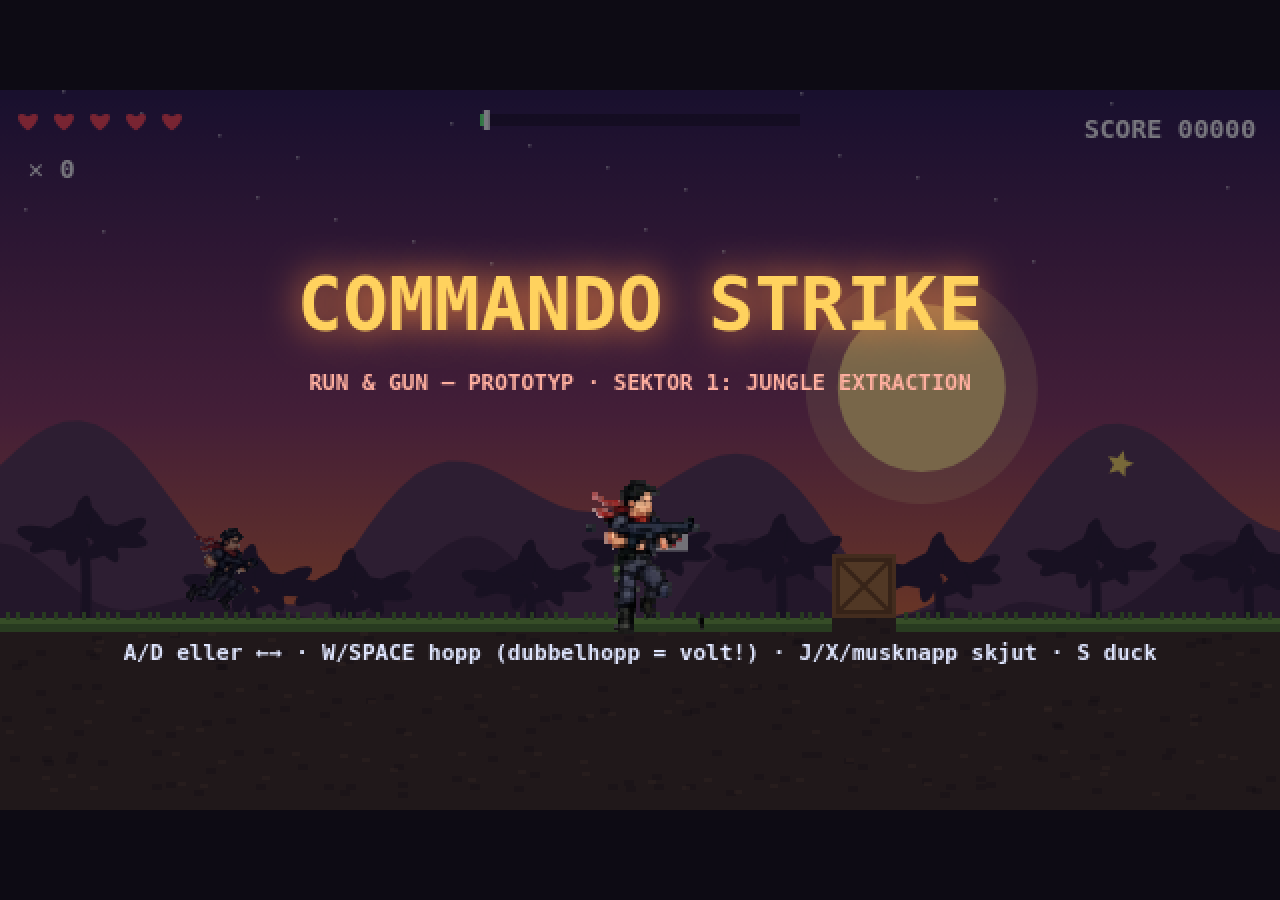
==== rungun/index.html @ fb9874e8 "Add Commando Strike — run & gun one-level prototype Playable HTML5 canvas prototype built around the" ====
<!DOCTYPE html>
<html lang="sv">
<head>
<meta charset="UTF-8">
<meta name="viewport" content="width=device-width, initial-scale=1.0, maximum-scale=1.0, user-scalable=no">
<title>Commando Strike — Run &amp; Gun Prototype</title>
<style>
  html, body {
    margin: 0; padding: 0;
    background: #0d0b14;
    height: 100%;
    overflow: hidden;
    touch-action: none;
    -webkit-user-select: none; user-select: none;
  }
  #wrap {
    position: fixed; inset: 0;
    display: flex; align-items: center; justify-content: center;
  }
  canvas {
    image-rendering: pixelated;
    image-rendering: crisp-edges;
    max-width: 100vw; max-height: 100vh;
    aspect-ratio: 16 / 9;
    width: 100%;
  }
</style>
</head>
<body>
<div id="wrap"><canvas id="game" width="640" height="360"></canvas></div>
<script src="game.js"></script>
</body>
</html>
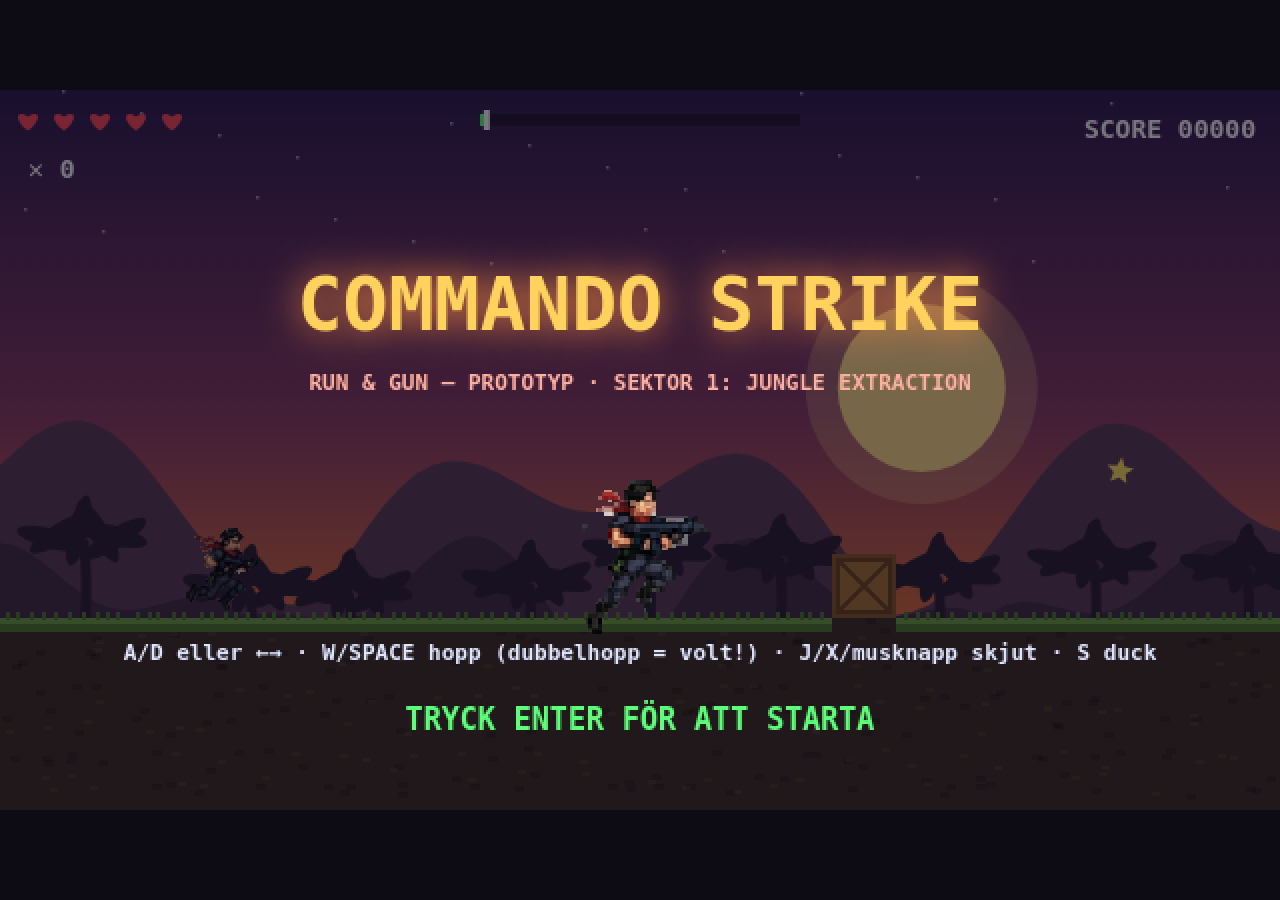
==== commit c3a6ba79: "Add PWA support: manifest, service worker, fullscreen and touch polish - manifest.webmanifest: fulls" ====
--- a/rungun/index.html
+++ b/rungun/index.html
@@ -2,25 +2,42 @@
 <html lang="sv">
 <head>
 <meta charset="UTF-8">
-<meta name="viewport" content="width=device-width, initial-scale=1.0, maximum-scale=1.0, user-scalable=no">
+<meta name="viewport" content="width=device-width, initial-scale=1.0, maximum-scale=1.0, user-scalable=no, viewport-fit=cover">
 <title>Commando Strike — Run &amp; Gun Prototype</title>
+
+<link rel="manifest" href="manifest.webmanifest">
+<meta name="theme-color" content="#0d0b14">
+<!-- iOS: fullskärm utan Safari-UI när appen läggs på hemskärmen -->
+<meta name="mobile-web-app-capable" content="yes">
+<meta name="apple-mobile-web-app-capable" content="yes">
+<meta name="apple-mobile-web-app-status-bar-style" content="black-translucent">
+<meta name="apple-mobile-web-app-title" content="Commando">
+<link rel="apple-touch-icon" href="assets/apple-touch-icon.png">
+<link rel="icon" type="image/png" sizes="192x192" href="assets/icon-192.png">
+
 <style>
   html, body {
     margin: 0; padding: 0;
     background: #0d0b14;
     height: 100%;
+    height: 100dvh;
     overflow: hidden;
     touch-action: none;
     -webkit-user-select: none; user-select: none;
+    -webkit-touch-callout: none;
+    overscroll-behavior: none;
   }
   #wrap {
     position: fixed; inset: 0;
+    /* håll spelet innanför notch/home-indicator i liggande läge */
+    padding: env(safe-area-inset-top) env(safe-area-inset-right) env(safe-area-inset-bottom) env(safe-area-inset-left);
     display: flex; align-items: center; justify-content: center;
+    box-sizing: border-box;
   }
   canvas {
     image-rendering: pixelated;
     image-rendering: crisp-edges;
-    max-width: 100vw; max-height: 100vh;
+    max-width: 100%; max-height: 100%;
     aspect-ratio: 16 / 9;
     width: 100%;
   }
@@ -29,5 +46,10 @@
 <body>
 <div id="wrap"><canvas id="game" width="640" height="360"></canvas></div>
 <script src="game.js"></script>
+<script>
+  if ('serviceWorker' in navigator) {
+    addEventListener('load', () => navigator.serviceWorker.register('./sw.js').catch(() => {}));
+  }
+</script>
 </body>
 </html>
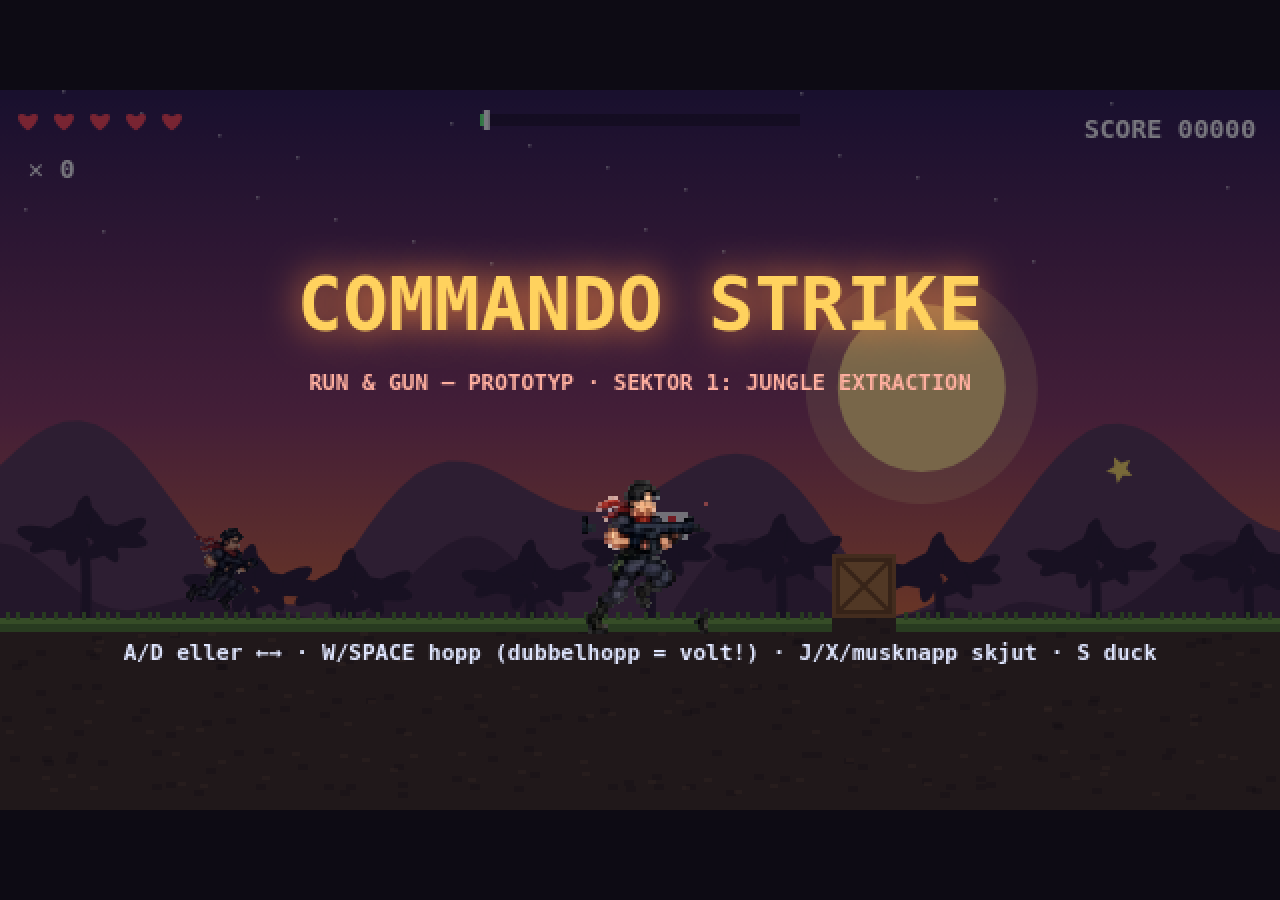
==== commit de1426e0: "Fix touch controls in landscape orientation - Canvas stretched non-uniformly in landscape (width+max" ====
--- a/rungun/index.html
+++ b/rungun/index.html
@@ -37,9 +37,9 @@
   canvas {
     image-rendering: pixelated;
     image-rendering: crisp-edges;
-    max-width: 100%; max-height: 100%;
-    aspect-ratio: 16 / 9;
-    width: 100%;
+    /* fyll ytan men behåll 16:9 — letterbox i stället för att sträcka */
+    width: 100%; height: 100%;
+    object-fit: contain;
   }
 </style>
 </head>
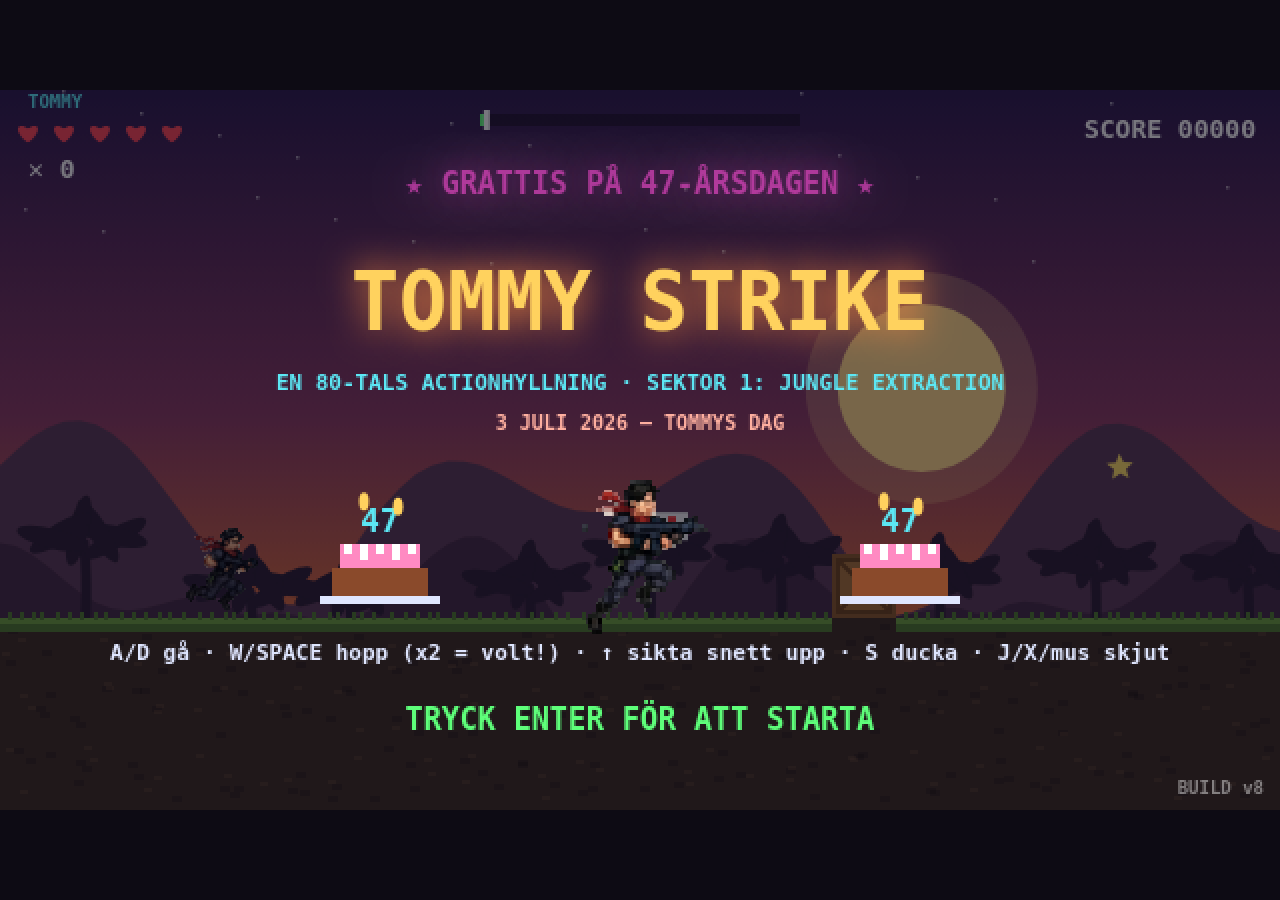
==== commit 32ecf5f6: "Turn the game into a birthday tribute: TOMMY STRIKE Tribute build for Tommy's 47th birthday (July 3," ====
--- a/rungun/index.html
+++ b/rungun/index.html
@@ -3,7 +3,7 @@
 <head>
 <meta charset="UTF-8">
 <meta name="viewport" content="width=device-width, initial-scale=1.0, maximum-scale=1.0, user-scalable=no, viewport-fit=cover">
-<title>Commando Strike — Run &amp; Gun Prototype</title>
+<title>Tommy Strike — 47 år av ren action</title>
 
 <link rel="manifest" href="manifest.webmanifest">
 <meta name="theme-color" content="#0d0b14">
@@ -11,7 +11,7 @@
 <meta name="mobile-web-app-capable" content="yes">
 <meta name="apple-mobile-web-app-capable" content="yes">
 <meta name="apple-mobile-web-app-status-bar-style" content="black-translucent">
-<meta name="apple-mobile-web-app-title" content="Commando">
+<meta name="apple-mobile-web-app-title" content="Tommy 47">
 <link rel="apple-touch-icon" href="assets/apple-touch-icon.png">
 <link rel="icon" type="image/png" sizes="192x192" href="assets/icon-192.png">
 
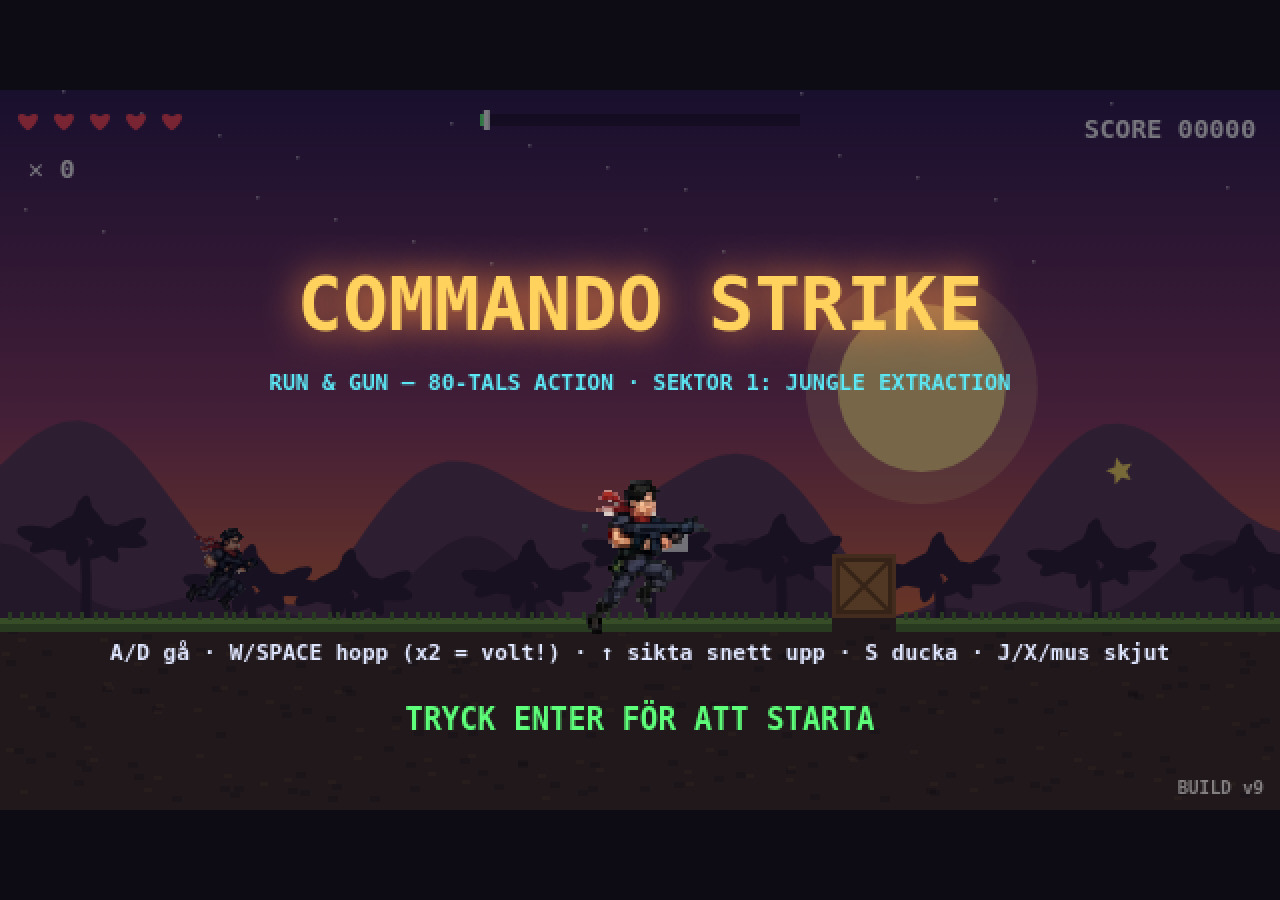
==== commit a6bb2249: "Remove the Tommy birthday tribute, keep the 80s cheese, +20% enemies - Title back to COMMANDO STRIKE" ====
--- a/rungun/index.html
+++ b/rungun/index.html
@@ -3,7 +3,7 @@
 <head>
 <meta charset="UTF-8">
 <meta name="viewport" content="width=device-width, initial-scale=1.0, maximum-scale=1.0, user-scalable=no, viewport-fit=cover">
-<title>Tommy Strike — 47 år av ren action</title>
+<title>Commando Strike — Run &amp; Gun</title>
 
 <link rel="manifest" href="manifest.webmanifest">
 <meta name="theme-color" content="#0d0b14">
@@ -11,7 +11,7 @@
 <meta name="mobile-web-app-capable" content="yes">
 <meta name="apple-mobile-web-app-capable" content="yes">
 <meta name="apple-mobile-web-app-status-bar-style" content="black-translucent">
-<meta name="apple-mobile-web-app-title" content="Tommy 47">
+<meta name="apple-mobile-web-app-title" content="Commando">
 <link rel="apple-touch-icon" href="assets/apple-touch-icon.png">
 <link rel="icon" type="image/png" sizes="192x192" href="assets/icon-192.png">
 
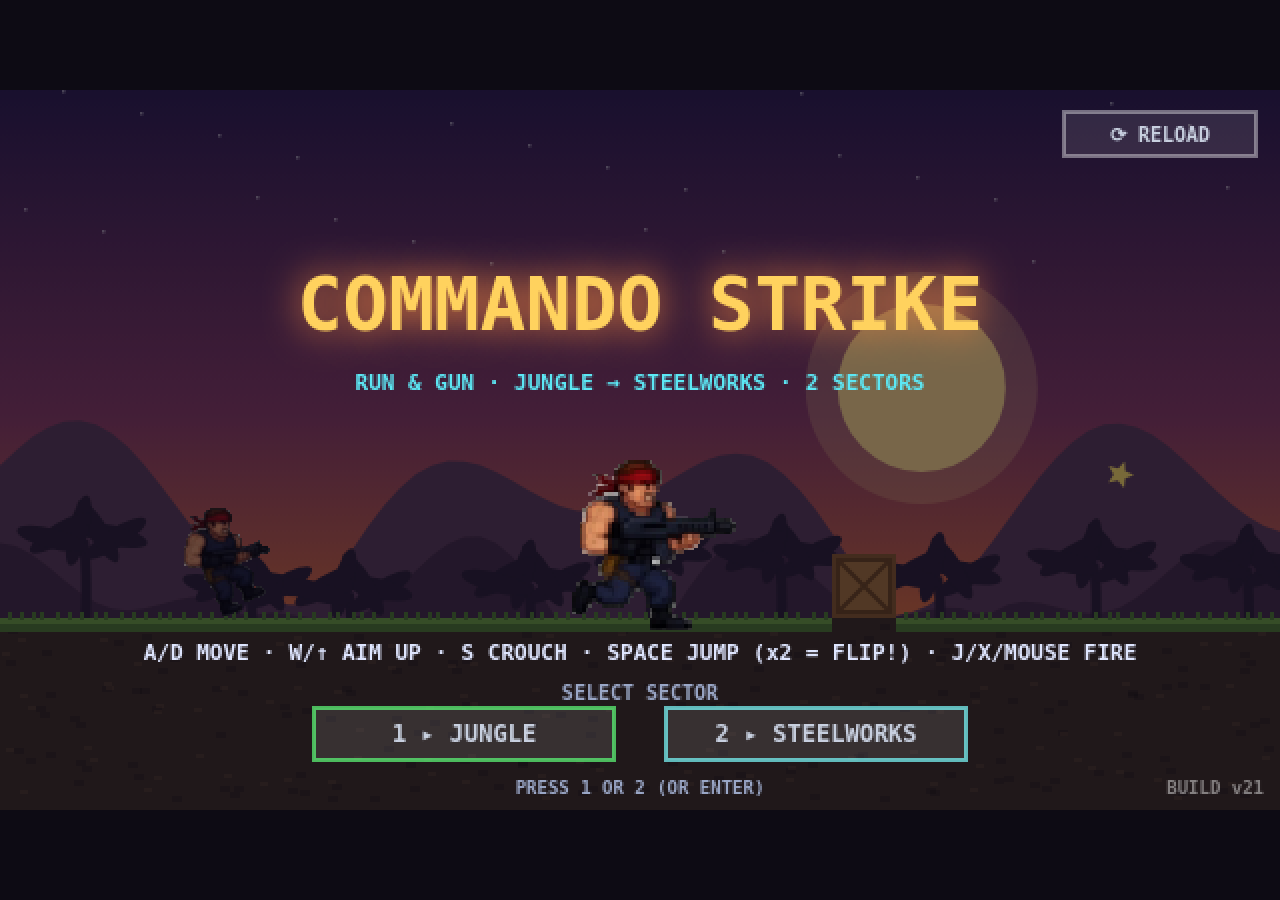
==== commit 90118dad: "Fix mecha cross-map lobs + drone snipers; add title RELOAD/UPDATE button Two more off-screen shooter" ====
--- a/rungun/index.html
+++ b/rungun/index.html
@@ -47,9 +47,35 @@
 <div id="wrap"><canvas id="game" width="640" height="360"></canvas></div>
 <script src="game.js"></script>
 <script>
+  // Service worker + uppdaterings-detektering (för mobil-webapp som inte kan
+  // hård-ladda om). window.__updateReady sätts när en ny version installerats.
+  window.__updateReady = false;
   if ('serviceWorker' in navigator) {
-    addEventListener('load', () => navigator.serviceWorker.register('./sw.js').catch(() => {}));
+    addEventListener('load', () => {
+      navigator.serviceWorker.register('./sw.js').then(reg => {
+        window.__swReg = reg;
+        reg.addEventListener('updatefound', () => {
+          const nw = reg.installing;
+          if (!nw) return;
+          nw.addEventListener('statechange', () => {
+            // ny version klar OCH en gammal styr redan sidan = uppdatering finns
+            if (nw.state === 'installed' && navigator.serviceWorker.controller) {
+              window.__updateReady = true;
+            }
+          });
+        });
+        // kolla efter ny version direkt vid start
+        reg.update().catch(() => {});
+      }).catch(() => {});
+    });
   }
+  // tvinga senaste versionen: nolla cacherna och ladda om
+  window.forceReload = function () {
+    const done = () => location.reload();
+    if (window.caches && caches.keys) {
+      caches.keys().then(ks => Promise.all(ks.map(k => caches.delete(k)))).then(done, done);
+    } else done();
+  };
 </script>
 </body>
 </html>
